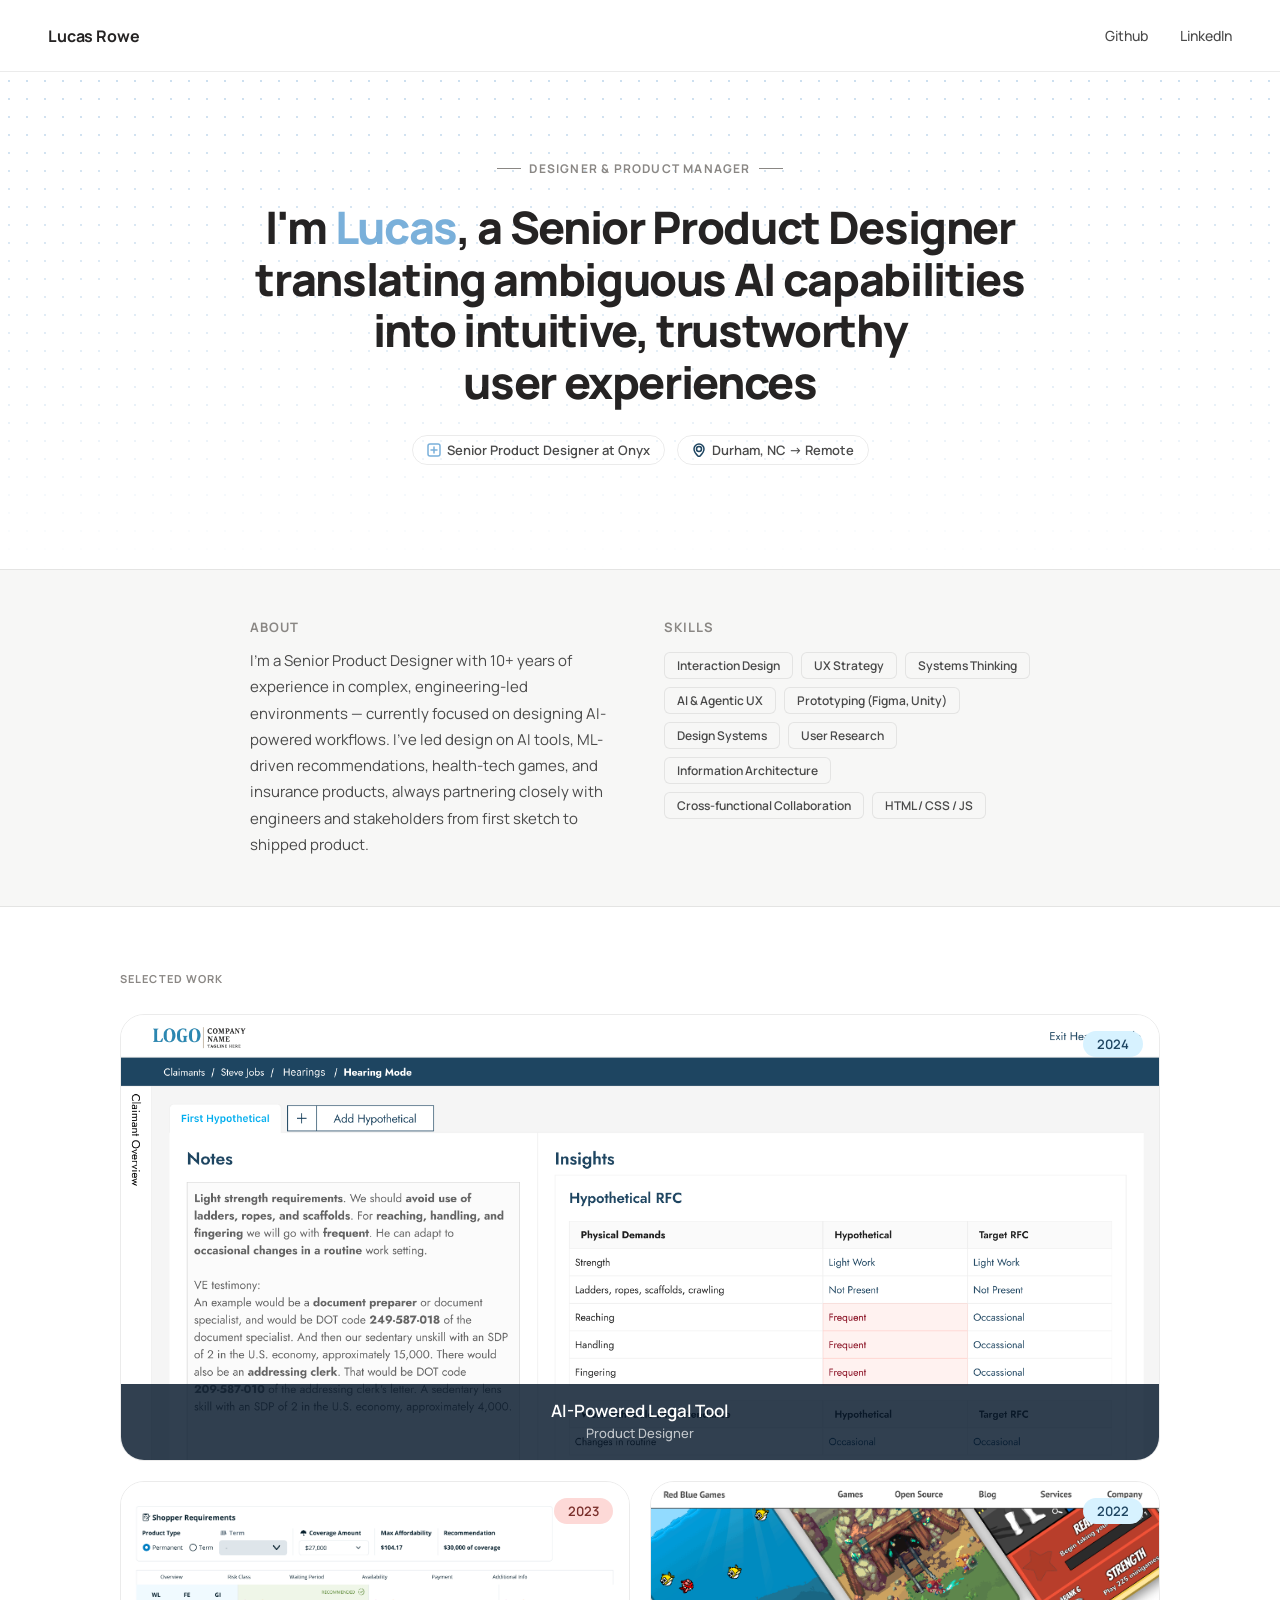
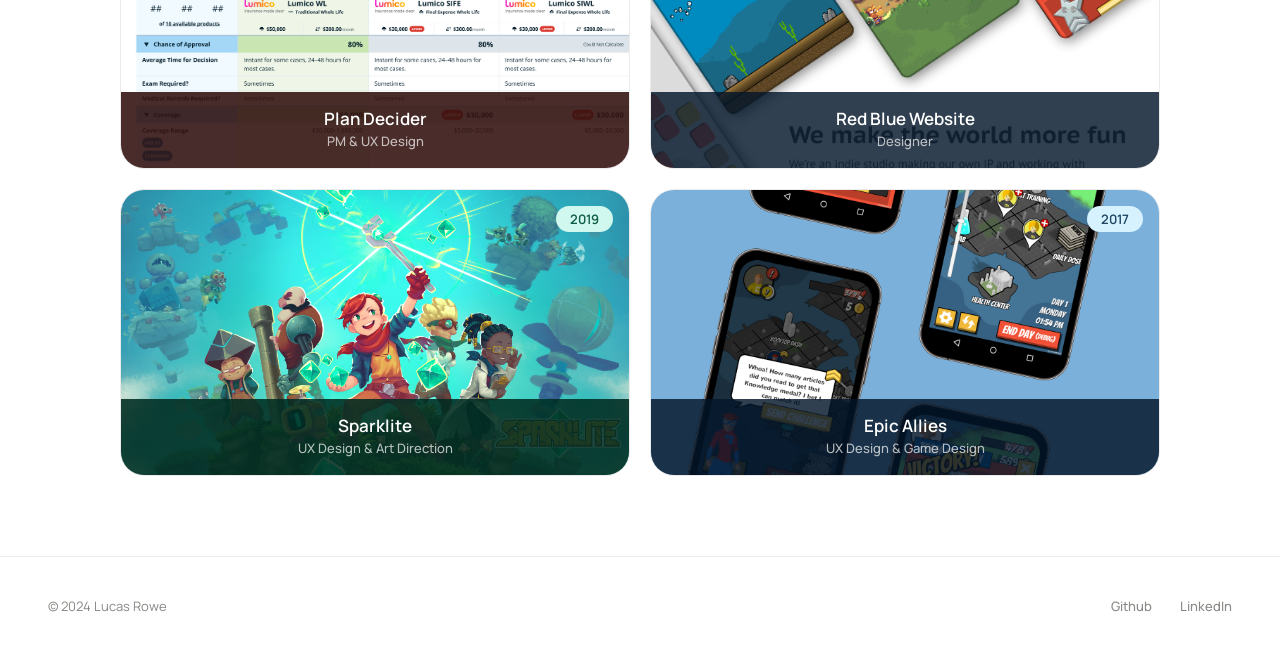
==== index.html @ 07deaec7 "Remove unused View Resume button" ====
<!DOCTYPE html>
<html lang="en">
<head>
  <meta charset="UTF-8">
  <meta name="viewport" content="width=device-width, initial-scale=1.0">
  <title>Lucas Rowe — Designer & Product Manager</title>
  <link rel="stylesheet" href="shared.css">
  <style>
    body {
      padding-top: var(--nav-h);
    }

    /* Dot grid scoped to hero area, full-bleed */
    .hero-wrap {
      position: relative;
      overflow: hidden;
    }

    .hero-wrap::before {
      content: '';
      position: absolute;
      inset: 0;
      background-image: radial-gradient(circle, rgba(115, 167, 212, 0.38) 1px, transparent 1.2px);
      background-size: 18px 18px;
      -webkit-mask-image: linear-gradient(to bottom, rgba(0,0,0,0.95) 0%, rgba(0,0,0,0.4) 70%, rgba(0,0,0,0) 100%);
      mask-image: linear-gradient(to bottom, rgba(0,0,0,0.95) 0%, rgba(0,0,0,0.4) 70%, rgba(0,0,0,0) 100%);
      pointer-events: none;
    }

    /* ── HERO ── */
    .hero {
      max-width: 860px;
      margin: 0 auto;
      padding: 80px 40px 64px;
      text-align: center;
    }

    .hero-eyebrow {
      display: inline-flex;
      align-items: center;
      gap: 8px;
      font-size: 12px;
      font-weight: 700;
      letter-spacing: 0.1em;
      text-transform: uppercase;
      color: var(--text-3);
      margin-bottom: 24px;
    }

    .hero-eyebrow::before, .hero-eyebrow::after {
      content: '';
      width: 24px;
      height: 1px;
      background: var(--text-3);
    }

    .hero h1 {
      font-size: clamp(28px, 3.5vw, 46px);
      font-weight: 800;
      letter-spacing: -0.03em;
      line-height: 1.15;
      color: var(--text);
      margin-bottom: 28px;
      text-wrap: pretty;
    }

    .hero h1 .accent {
      color: var(--blue);
    }

    .hero-pills {
      display: flex;
      gap: 12px;
      justify-content: center;
      flex-wrap: wrap;
      margin-bottom: 40px;
    }

    /* ── ABOUT ── */
    .about-strip {
      background: var(--bg-subtle);
      border-top: 1px solid var(--border);
      border-bottom: 1px solid var(--border);
    }

    .about-inner {
      max-width: 860px;
      margin: 0 auto;
      padding: 48px 40px;
      display: grid;
      grid-template-columns: 1fr 1fr;
      gap: 48px;
      align-items: start;
    }

    .about-inner h2 {
      font-size: 13px;
      font-weight: 700;
      letter-spacing: 0.08em;
      text-transform: uppercase;
      color: var(--text-3);
      margin-bottom: 12px;
    }

    .about-inner p {
      font-size: 15px;
      line-height: 1.75;
      color: var(--text-2);
    }

    .resume-btn {
      display: inline-flex;
      align-items: center;
      gap: 8px;
      margin-top: 20px;
      padding: 10px 20px;
      background: var(--text);
      color: #fff;
      border-radius: 8px;
      font-size: 13px;
      font-weight: 700;
      letter-spacing: 0.01em;
      transition: background 0.15s, transform 0.15s;
    }

    .resume-btn:hover {
      background: var(--blue-dark);
      transform: translateY(-1px);
    }

    /* ── WORK GRID ── */
    .work-section {
      max-width: 1120px;
      margin: 0 auto;
      padding: 64px 40px 80px;
    }

    .work-section-label {
      font-size: 11px;
      font-weight: 700;
      letter-spacing: 0.1em;
      text-transform: uppercase;
      color: var(--text-3);
      margin-bottom: 28px;
    }

    .work-grid {
      display: grid;
      grid-template-columns: 1fr 1fr;
      gap: 20px;
    }

    /* Featured card spans full width */
    .work-card.featured {
      grid-column: 1 / -1;
    }

    .work-card.featured .card-bg {
      aspect-ratio: 21/9;
    }

    .site-nav .logo {
      display: inline-block;
      transition: color 0.25s ease;
    }

    .site-nav .logo:hover {
      color: var(--blue);
    }
    @keyframes fadeUp {
      from { opacity: 0; transform: translateY(18px); }
      to   { opacity: 1; transform: translateY(0); }
    }

    .hero-eyebrow {
      animation: fadeUp 0.55s cubic-bezier(0.22,1,0.36,1) both;
      animation-delay: 0.05s;
    }

    .hero h1 {
      animation: fadeUp 0.6s cubic-bezier(0.22,1,0.36,1) both;
      animation-delay: 0.18s;
    }

    .hero-pills {
      animation: fadeUp 0.55s cubic-bezier(0.22,1,0.36,1) both;
      animation-delay: 0.32s;
    }

    /* ── WORK CARD ENTRANCE ── */
    @keyframes fadeIn {
      from { opacity: 0; transform: translateY(12px); }
      to   { opacity: 1; transform: translateY(0); }
    }

    .work-grid .work-card:nth-child(1) { animation: fadeIn 0.5s cubic-bezier(0.22,1,0.36,1) both; animation-delay: 0.45s; }
    .work-grid .work-card:nth-child(2) { animation: fadeIn 0.5s cubic-bezier(0.22,1,0.36,1) both; animation-delay: 0.55s; }
    .work-grid .work-card:nth-child(3) { animation: fadeIn 0.5s cubic-bezier(0.22,1,0.36,1) both; animation-delay: 0.60s; }
    .work-grid .work-card:nth-child(4) { animation: fadeIn 0.5s cubic-bezier(0.22,1,0.36,1) both; animation-delay: 0.65s; }
    .work-grid .work-card:nth-child(5) { animation: fadeIn 0.5s cubic-bezier(0.22,1,0.36,1) both; animation-delay: 0.70s; }

    /* ── CARD HOVER TAGLINE ANIMATION ── */
    .work-card .card-label {
      position: absolute;
      bottom: 0; left: 0; right: 0;
      padding: 16px 20px 18px;
      display: flex;
      flex-direction: column;
      gap: 0;
      transition: padding 0.35s cubic-bezier(0.25,0.46,0.45,0.94);
    }

    .work-card .card-tagline {
      font-size: 14px;
      font-weight: 500;
      color: rgba(255,255,255,0.8);
      max-height: 0;
      overflow: hidden;
      opacity: 0;
      margin-top: 0;
      transition: max-height 0.35s cubic-bezier(0.25,0.46,0.45,0.94),
                  opacity 0.3s ease 0.05s,
                  margin-top 0.35s ease;
      white-space: nowrap;
      text-overflow: ellipsis;
    }

    .work-card:hover .card-tagline {
      max-height: 28px;
      opacity: 1;
      margin-top: 5px;
    }
    .card-blue   { background-color: #7ab0da; }
    .card-terra  { background-color: #ca5f59; }
    .card-green  { background-color: #4ce0b3; }
    .card-navy   { background-color: #2a5a84; }

    .label-blue  { background: rgba(4,22,42,0.82); }
    .label-terra { background: rgba(50,16,14,0.88); }
    .label-green { background: rgba(0,45,33,0.88); }

    .year-blue  { background: var(--blue-light); color: var(--blue-dark); }
    .year-terra { background: var(--terracotta-light); color: var(--terracotta-dark); }
    .year-green { background: #d0f8ee; color: #0d5c43; }

    /* ── CONTACT ── */
    .contact-strip {
      border-top: 1px solid var(--border);
      padding: 64px 40px;
      text-align: center;
    }

    .contact-strip h2 {
      font-size: 28px;
      font-weight: 800;
      letter-spacing: -0.02em;
      margin-bottom: 12px;
    }

    .contact-strip p {
      font-size: 15px;
      color: var(--text-2);
      margin-bottom: 24px;
    }

    .contact-strip .cta-email {
      display: inline-block;
      font-size: 20px;
      font-weight: 700;
      color: var(--blue-dark);
      border-bottom: 2px solid var(--blue);
      padding-bottom: 2px;
      transition: color 0.15s;
    }

    .contact-strip .cta-email:hover { color: var(--blue); }
  </style>
</head>
<body>

  <!-- NAV -->
  <nav class="site-nav">
    <a class="logo" href="index.html">Lucas Rowe</a>
    <div class="nav-links">
      <a href="https://github.com/lucasrowe" target="_blank">Github</a>
      <a href="https://www.linkedin.com/in/lucasrowe/" target="_blank">LinkedIn</a>
    </div>
  </nav>

  <!-- HERO -->
  <div class="hero-wrap">
    <section class="hero">
      <div class="hero-eyebrow">Designer &amp; Product Manager</div>
    <h1>I'm <span class="accent">Lucas</span>, a Senior Product Designer translating ambiguous AI capabilities into intuitive, trustworthy user experiences</h1>
    <div class="hero-pills">
      <span class="pill">
        <svg width="14" height="14" viewBox="0 0 14 14" fill="none"><rect x="1" y="1" width="12" height="12" rx="2" stroke="#7ab0da" stroke-width="1.5"/><path d="M4 7h6M7 4v6" stroke="#7ab0da" stroke-width="1.5" stroke-linecap="round"/></svg>
        Senior Product Designer at Onyx
      </span>
      <span class="pill">
        <svg width="14" height="14" viewBox="0 0 14 14" fill="none"><circle cx="7" cy="6" r="2.5" stroke="#1e4561" stroke-width="1.5"/><path d="M7 1C4.24 1 2 3.24 2 6c0 3.5 5 8 5 8s5-4.5 5-8c0-2.76-2.24-5-5-5z" stroke="#1e4561" stroke-width="1.5"/></svg>
        Durham, NC → Remote
      </span>
    </div>
    </section>
  </div>

  <!-- ABOUT -->
  <section class="about-strip">
    <div class="about-inner">
      <div>
        <h2>About</h2>
        <p>I'm a Senior Product Designer with 10+ years of experience in complex, engineering-led environments — currently focused on designing AI-powered workflows. I've led design on AI tools, ML-driven recommendations, health-tech games, and insurance products, always partnering closely with engineers and stakeholders from first sketch to shipped product.</p>
      </div>
      <div>
        <h2>Skills</h2>
        <div class="skill-tags">
          <span class="skill-tag">Interaction Design</span>
          <span class="skill-tag">UX Strategy</span>
          <span class="skill-tag">Systems Thinking</span>
          <span class="skill-tag">AI &amp; Agentic UX</span>
          <span class="skill-tag">Prototyping (Figma, Unity)</span>
          <span class="skill-tag">Design Systems</span>
          <span class="skill-tag">User Research</span>
          <span class="skill-tag">Information Architecture</span>
          <span class="skill-tag">Cross-functional Collaboration</span>
          <span class="skill-tag">HTML / CSS / JS</span>
        </div>
      </div>
    </div>
  </section>

  <!-- WORK -->
  <section class="work-section">
    <div class="work-section-label">Selected Work</div>
    <div class="work-grid">

      <!-- Oliver -->
      <a class="work-card" href="project-oliver.html" style="grid-column: 1 / -1;">
        <div class="card-bg card-blue" style="background-image: url('assets/oliver-hero.png'); background-position: center top; aspect-ratio: 21/9;"></div>
        <div class="card-label label-blue">
          <div class="card-title">AI-Powered Legal Tool</div>
          <div class="card-role">Product Designer</div>
          <div class="card-tagline">Using hi-fidelity prototypes to secure a strategic partnership</div>
        </div>
        <div class="year-pill year-blue">2024</div>
      </a>

      <!-- Plan Decider -->
      <a class="work-card" href="plan-decider.html">
        <div class="card-bg card-terra" style="background-image: url('assets/plan-decider-screen4.png'); background-position: center top;"></div>
        <div class="card-label label-terra">
          <div class="card-title">Plan Decider</div>
          <div class="card-role">PM &amp; UX Design</div>
          <div class="card-tagline">Reducing sales agent handle time · +1.5% win rate</div>
        </div>
        <div class="year-pill year-terra">2023</div>
      </a>

      <!-- Red Blue Website -->
      <a class="work-card" href="red-blue-website.html">
        <div class="card-bg card-blue" style="background-image: url('assets/redblue-screen.png'); background-position: center top; background-color: #f0f0f0;"></div>
        <div class="card-label label-blue">
          <div class="card-title">Red Blue Website</div>
          <div class="card-role">Designer</div>
          <div class="card-tagline">We make the world more fun</div>
        </div>
        <div class="year-pill year-blue">2022</div>
      </a>

      <!-- Sparklite -->
      <a class="work-card" href="sparklite.html">
        <div class="card-bg card-green" style="background-image: url('assets/sparklite-hero.png'); background-position: center top;"></div>
        <div class="card-label label-green">
          <div class="card-title">Sparklite</div>
          <div class="card-role">UX Design &amp; Art Direction</div>
          <div class="card-tagline">75 Metacritic · Pégases Award · 4.5★ on mobile</div>
        </div>
        <div class="year-pill year-green">2019</div>
      </a>

      <!-- Epic Allies -->
      <a class="work-card" href="epic-allies.html">
        <div class="card-bg card-blue" style="background-image: url('assets/epic-allies-hero.png'); background-position: center;"></div>
        <div class="card-label label-blue">
          <div class="card-title">Epic Allies</div>
          <div class="card-role">UX Design &amp; Game Design</div>
          <div class="card-tagline">Published in JMIR Serious Games</div>
        </div>
        <div class="year-pill year-blue">2017</div>
      </a>

    </div>
  </section>

  <!-- CONTACT (hidden)
  <section class="contact-strip">
    <h2>Let's work together</h2>
    <p>Open to product design and PM roles. I'd love to hear about your team.</p>
    <a class="cta-email" href="mailto:lucas@example.com">lucas@example.com</a>
  </section>
  -->

  <!-- FOOTER -->
  <footer class="site-footer">
    <span>© 2024 Lucas Rowe</span>
    <div class="footer-links">
      <a href="https://github.com/lucasrowe" target="_blank">Github</a>
      <a href="https://www.linkedin.com/in/lucasrowe/" target="_blank">LinkedIn</a>
    </div>
  </footer>

</body>
</html>
---- shared.css ----
@import url('https://fonts.googleapis.com/css2?family=Manrope:wght@400;500;600;700;800&display=swap');

*, *::before, *::after { box-sizing: border-box; margin: 0; padding: 0; }

:root {
  --bg: #ffffff;
  --bg-subtle: #f7f7f6;
  --text: #252323;
  --text-2: #4a4a4a;
  --text-3: #8a8784;
  --blue: #7ab0da;
  --blue-dark: #1e4561;
  --blue-light: #d7f2ff;
  --terracotta: #ca5f59;
  --terracotta-dark: #7a2f2b;
  --terracotta-light: #fdd9d7;
  --cyan: #00aeef;
  --border: rgba(0,0,0,0.08);
  --radius-card: 24px;
  --nav-h: 72px;
}

html { scroll-behavior: smooth; }

body {
  font-family: 'Manrope', sans-serif;
  background: var(--bg);
  color: var(--text);
  -webkit-font-smoothing: antialiased;
}

a { color: inherit; text-decoration: none; }

/* ── NAV ── */
.site-nav {
  position: fixed;
  top: 0; left: 0; right: 0;
  height: var(--nav-h);
  background: rgba(255,255,255,0.88);
  backdrop-filter: blur(12px);
  -webkit-backdrop-filter: blur(12px);
  border-bottom: 1px solid var(--border);
  display: flex;
  align-items: center;
  justify-content: space-between;
  padding: 0 48px;
  z-index: 100;
}

.site-nav .logo {
  font-weight: 700;
  font-size: 16px;
  letter-spacing: -0.01em;
  color: var(--text);
}

.site-nav .nav-links {
  display: flex;
  gap: 32px;
  align-items: center;
}

.site-nav .nav-links a {
  font-size: 14px;
  font-weight: 500;
  color: var(--text-2);
  transition: color 0.18s;
}
.site-nav .nav-links a:hover { color: var(--text); }

/* ── WORK CARD ── */
.work-card {
  position: relative;
  overflow: hidden;
  border-radius: var(--radius-card);
  border: 1.5px solid var(--border);
  cursor: pointer;
  display: block;
  text-decoration: none;
  color: inherit;
}

.work-card .card-thumb {
  width: 100%;
  aspect-ratio: 16/9;
  object-fit: cover;
  display: block;
  transition: transform 0.4s cubic-bezier(0.25,0.46,0.45,0.94);
}

.work-card:hover .card-thumb { transform: scale(1.03); }

.work-card .card-bg {
  width: 100%;
  aspect-ratio: 16/9;
  background-size: cover;
  background-position: center;
  transition: transform 0.4s cubic-bezier(0.25,0.46,0.45,0.94);
}
.work-card:hover .card-bg { transform: scale(1.03); }

.work-card .card-label {
  position: absolute;
  bottom: 0; left: 0; right: 0;
  padding: 16px 20px;
  display: flex;
  align-items: center;
  justify-content: space-between;
  gap: 8px;
}

.work-card .card-title {
  font-size: 17px;
  font-weight: 600;
  color: #fff;
  line-height: 1.3;
}

.work-card .card-role {
  font-size: 13px;
  font-weight: 500;
  color: rgba(255,255,255,0.7);
  margin-top: 2px;
}

.work-card .year-pill {
  position: absolute;
  top: 16px; right: 16px;
  padding: 4px 14px;
  border-radius: 999px;
  font-size: 13px;
  font-weight: 600;
}

/* ── CASE STUDY ── */
.cs-hero {
  width: 100%;
  height: 480px;
  background-size: cover;
  background-position: center;
  position: relative;
  overflow: hidden;
}

.cs-hero::after {
  content: '';
  position: absolute;
  inset: 0;
  background: linear-gradient(to bottom, transparent 40%, rgba(0,0,0,0.35) 100%);
}

.cs-content {
  max-width: 860px;
  margin: 0 auto;
  padding: 64px 40px 120px;
}

.cs-project-header {
  display: grid;
  grid-template-columns: 1fr 1fr;
  gap: 40px;
  margin-bottom: 56px;
  padding-bottom: 56px;
  border-bottom: 1px solid var(--border);
}

.cs-project-name {
  font-size: 42px;
  font-weight: 800;
  letter-spacing: -0.02em;
  line-height: 1.1;
  margin-bottom: 8px;
}

.cs-project-type {
  font-size: 18px;
  font-weight: 500;
  color: var(--text-2);
}

.cs-meta-grid {
  display: flex;
  flex-direction: column;
  gap: 12px;
  justify-content: center;
}

.cs-meta-item {
  display: flex;
  gap: 8px;
  font-size: 14px;
  color: var(--text-2);
  align-items: center;
}

.cs-meta-item strong {
  color: var(--text);
  font-weight: 600;
}

.cs-problem-box {
  background: var(--bg-subtle);
  border-left: 3px solid var(--blue);
  border-radius: 0 12px 12px 0;
  padding: 24px 28px;
  margin-bottom: 56px;
}

.cs-problem-box .label {
  font-size: 11px;
  font-weight: 700;
  letter-spacing: 0.1em;
  text-transform: uppercase;
  color: var(--blue-dark);
  margin-bottom: 8px;
}

.cs-problem-box p {
  font-size: 17px;
  line-height: 1.65;
  color: var(--text);
  font-weight: 500;
}

.cs-section {
  margin-bottom: 64px;
}

.cs-section h2 {
  font-size: 26px;
  font-weight: 700;
  letter-spacing: -0.02em;
  margin-bottom: 16px;
}

.cs-section p {
  font-size: 16px;
  line-height: 1.75;
  color: var(--text-2);
  margin-bottom: 16px;
}

.cs-img {
  width: 100%;
  border-radius: 16px;
  border: 1px solid var(--border);
  display: block;
  margin: 24px 0;
}

.cs-img-2col {
  display: grid;
  grid-template-columns: 1fr 1fr;
  gap: 16px;
  margin: 24px 0;
}

.cs-img-2col img {
  width: 100%;
  border-radius: 12px;
  border: 1px solid var(--border);
  display: block;
}

.cs-outcome-box {
  background: var(--blue-dark);
  color: #fff;
  border-radius: 16px;
  padding: 32px 36px;
  margin-top: 48px;
}

.cs-outcome-box .label {
  font-size: 11px;
  font-weight: 700;
  letter-spacing: 0.1em;
  text-transform: uppercase;
  color: var(--blue-light);
  margin-bottom: 12px;
}

.cs-outcome-box p {
  font-size: 16px;
  line-height: 1.7;
  color: rgba(255,255,255,0.85);
}

/* ── PROJECT NAV ── */
.project-nav {
  position: fixed;
  bottom: 32px;
  left: 50%;
  transform: translateX(-50%);
  display: flex;
  gap: 12px;
  align-items: center;
  background: rgba(255,255,255,0.92);
  backdrop-filter: blur(12px);
  -webkit-backdrop-filter: blur(12px);
  border: 1px solid var(--border);
  border-radius: 999px;
  padding: 10px 20px;
  box-shadow: 0 4px 24px rgba(0,0,0,0.1);
  z-index: 90;
  white-space: nowrap;
}

.project-nav a {
  font-size: 13px;
  font-weight: 600;
  color: var(--text-2);
  padding: 4px 12px;
  border-radius: 999px;
  transition: background 0.15s, color 0.15s;
}

.project-nav a:hover {
  background: var(--bg-subtle);
  color: var(--text);
}

.project-nav .divider {
  width: 1px;
  height: 16px;
  background: var(--border);
}

/* ── FOOTER ── */
.site-footer {
  border-top: 1px solid var(--border);
  padding: 40px 48px;
  display: flex;
  justify-content: space-between;
  align-items: center;
  font-size: 13px;
  color: var(--text-3);
}

.site-footer .footer-links {
  display: flex;
  gap: 28px;
}

.site-footer .footer-links a {
  color: var(--text-3);
  font-weight: 500;
  transition: color 0.15s;
}
.site-footer .footer-links a:hover { color: var(--text); }

/* ── PILL TAG ── */
.pill {
  display: inline-flex;
  align-items: center;
  gap: 6px;
  padding: 5px 14px;
  border-radius: 999px;
  font-size: 13px;
  font-weight: 600;
  border: 1.5px solid var(--border);
  color: var(--text-2);
}

/* ── SKILL TAGS ── */
.skill-tags {
  display: flex;
  flex-wrap: wrap;
  gap: 8px;
  margin-top: 16px;
}

.skill-tag {
  padding: 4px 12px;
  border-radius: 6px;
  font-size: 12px;
  font-weight: 600;
  background: var(--bg-subtle);
  color: var(--text-2);
  border: 1px solid var(--border);
}
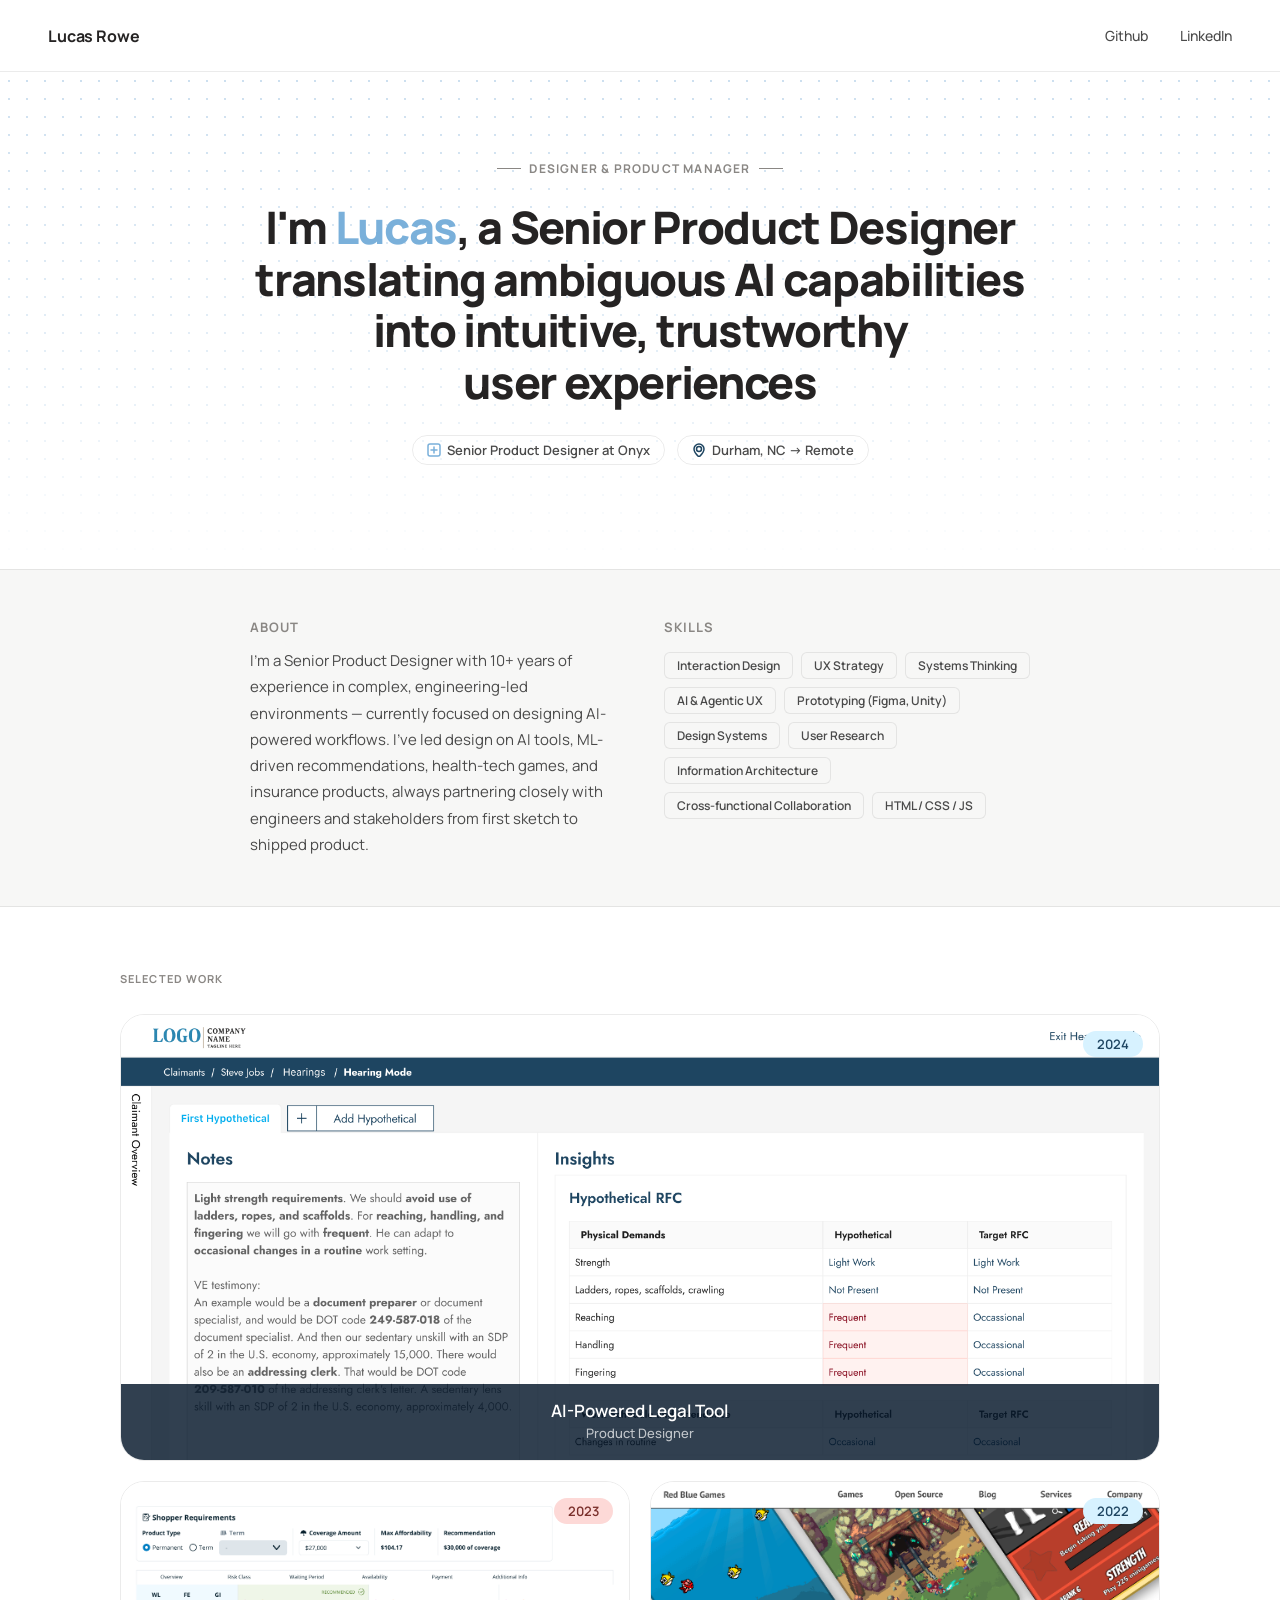
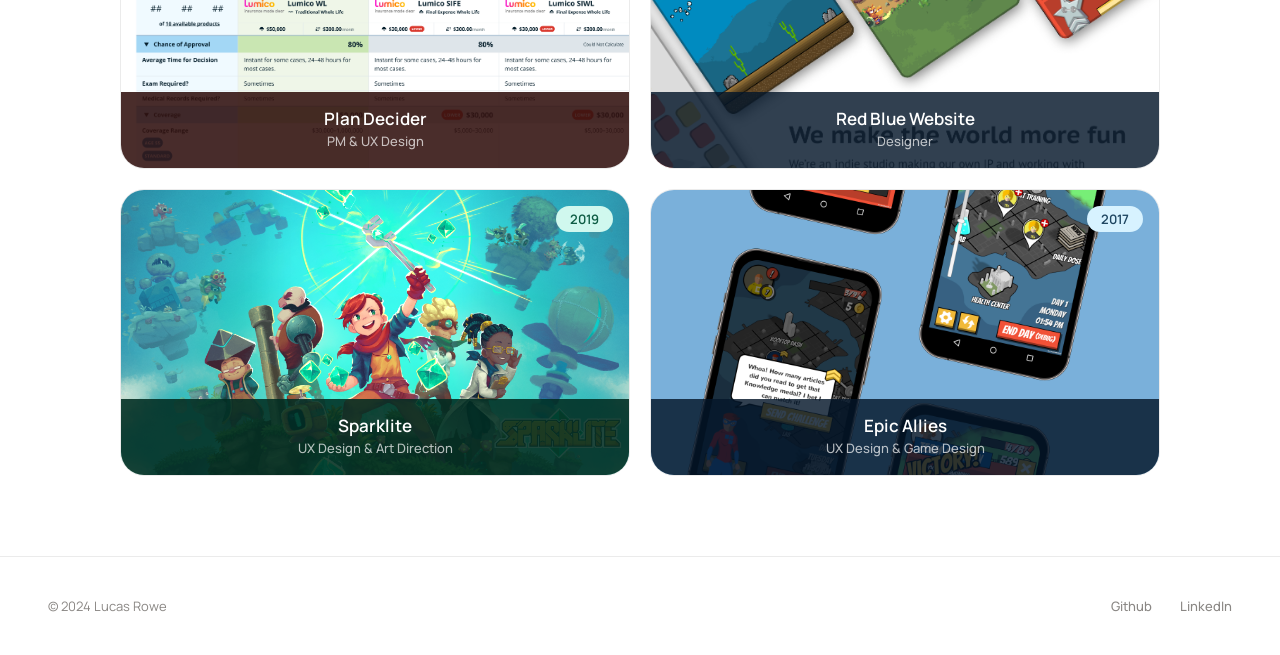
==== commit d32c8186: "Stack work cards single-column on mobile Co-Authored-By: Claude Opus 4.7 (1M context) <noreply@anthr" ====
--- a/index.html
+++ b/index.html
@@ -157,6 +157,12 @@
 
     .work-card.featured .card-bg {
       aspect-ratio: 21/9;
+    }
+
+    @media (max-width: 900px) {
+      .work-grid {
+        grid-template-columns: 1fr;
+      }
     }
 
     .site-nav .logo {
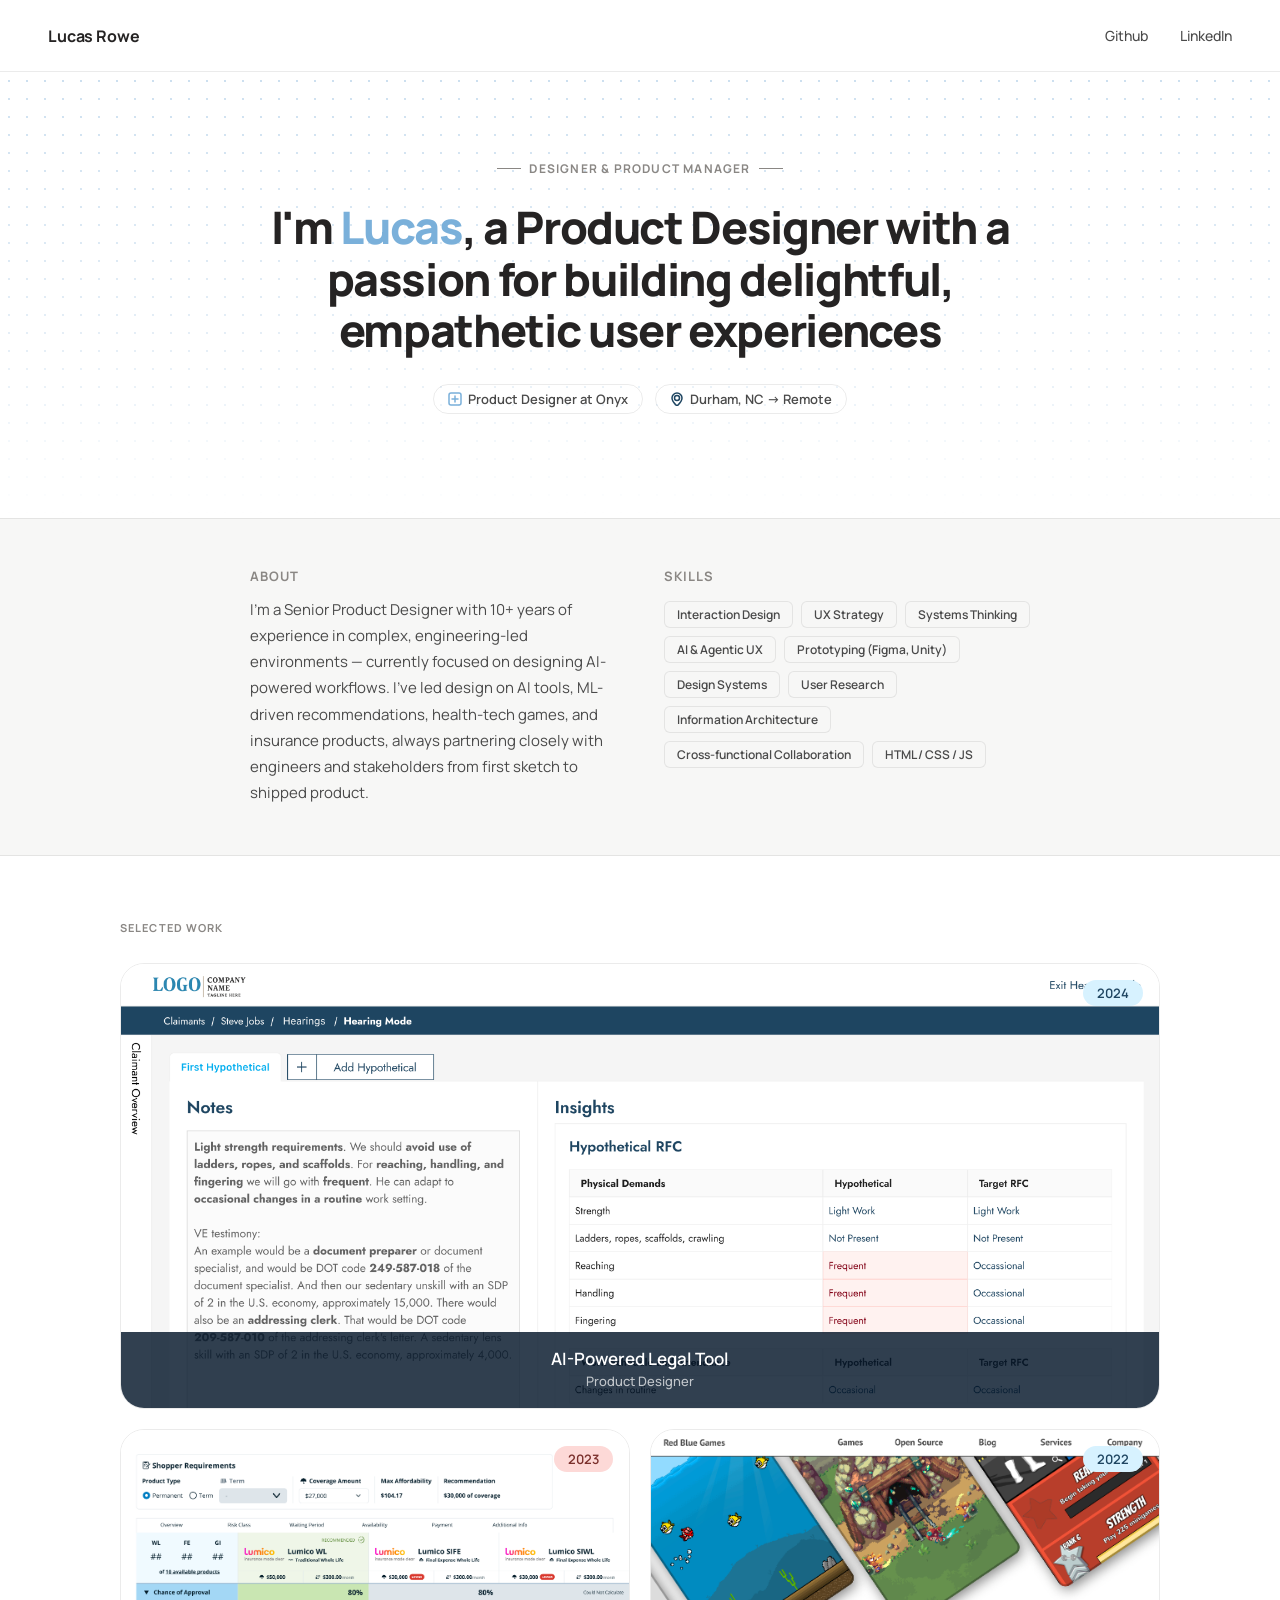
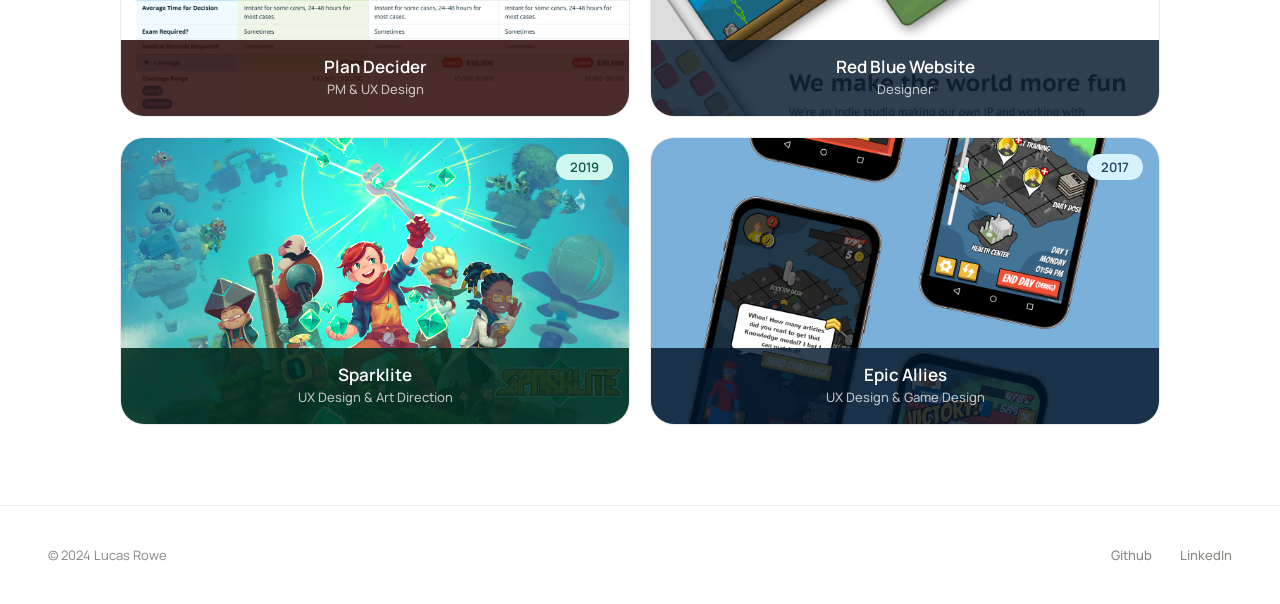
==== commit cee8d8ce: "Change tagline" ====
--- a/index.html
+++ b/index.html
@@ -297,11 +297,11 @@
   <div class="hero-wrap">
     <section class="hero">
       <div class="hero-eyebrow">Designer &amp; Product Manager</div>
-    <h1>I'm <span class="accent">Lucas</span>, a Senior Product Designer translating ambiguous AI capabilities into intuitive, trustworthy user experiences</h1>
+    <h1>I'm <span class="accent">Lucas</span>, a Product Designer with a passion for building delightful, empathetic user experiences</h1>
     <div class="hero-pills">
       <span class="pill">
         <svg width="14" height="14" viewBox="0 0 14 14" fill="none"><rect x="1" y="1" width="12" height="12" rx="2" stroke="#7ab0da" stroke-width="1.5"/><path d="M4 7h6M7 4v6" stroke="#7ab0da" stroke-width="1.5" stroke-linecap="round"/></svg>
-        Senior Product Designer at Onyx
+        Product Designer at Onyx
       </span>
       <span class="pill">
         <svg width="14" height="14" viewBox="0 0 14 14" fill="none"><circle cx="7" cy="6" r="2.5" stroke="#1e4561" stroke-width="1.5"/><path d="M7 1C4.24 1 2 3.24 2 6c0 3.5 5 8 5 8s5-4.5 5-8c0-2.76-2.24-5-5-5z" stroke="#1e4561" stroke-width="1.5"/></svg>
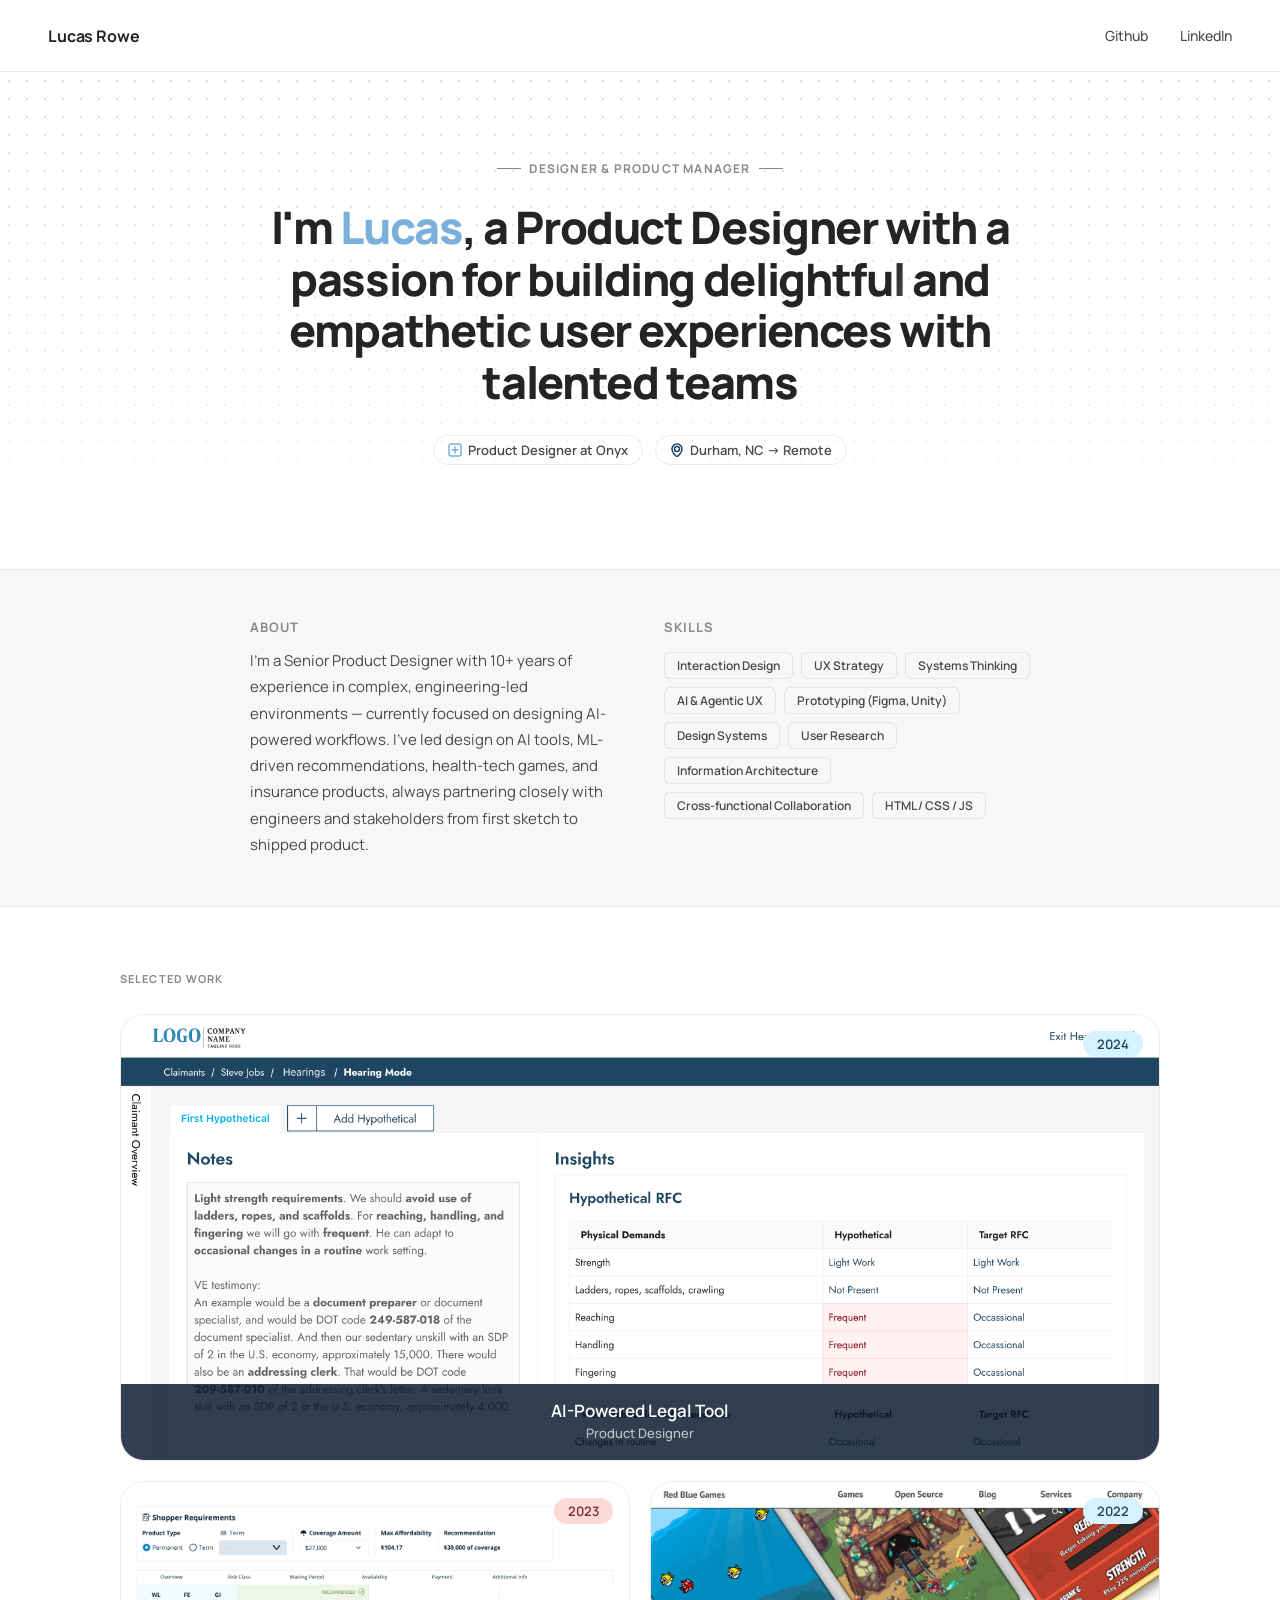
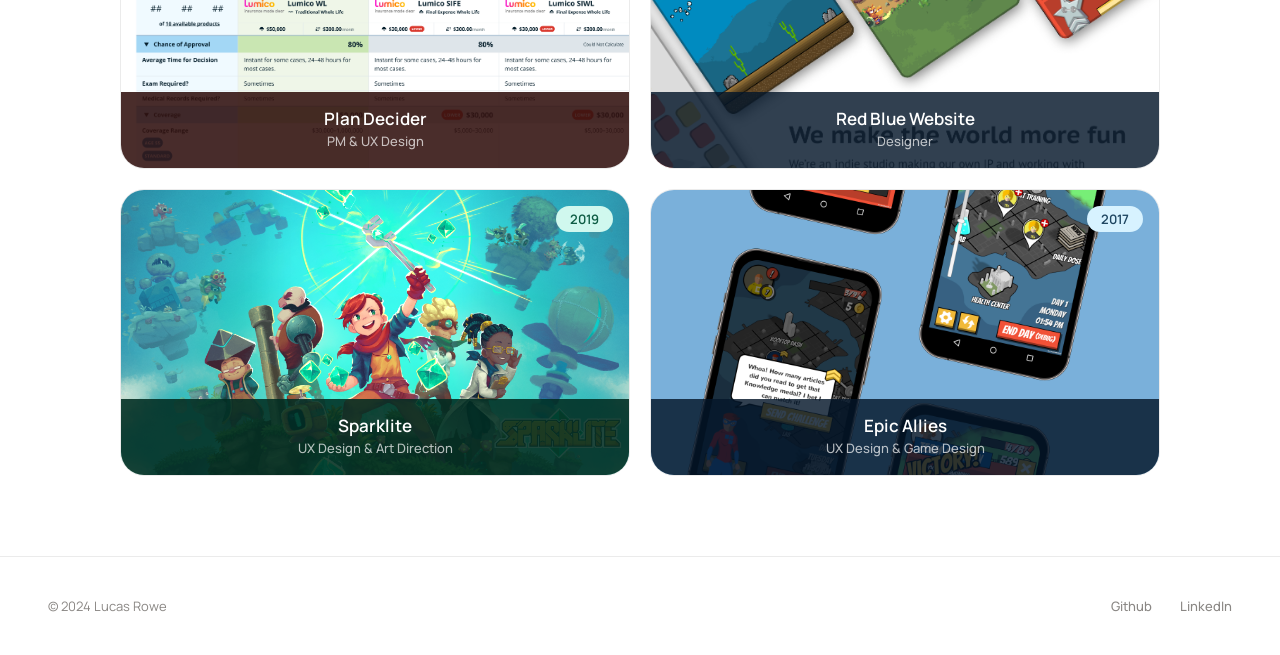
==== commit dd9a1567: "Add animation and change tagline" ====
--- a/index.html
+++ b/index.html
@@ -66,6 +66,29 @@
 
     .hero h1 .accent {
       color: var(--blue);
+    }
+
+    .hero h1 .shimmer {
+      background-image: linear-gradient(
+        100deg,
+        var(--text) 0%,
+        var(--text) 38%,
+        rgba(122, 176, 218, 0.55) 50%,
+        var(--blue) 62%,
+        var(--blue) 100%
+      );
+      background-size: 250% 100%;
+      background-position: 0% 0;
+      -webkit-background-clip: text;
+      background-clip: text;
+      -webkit-text-fill-color: transparent;
+      color: transparent;
+      transition: background-position 0.7s cubic-bezier(0.4, 0, 0.2, 1);
+      cursor: default;
+    }
+
+    .hero h1 .shimmer:hover {
+      background-position: 100% 0;
     }
 
     .hero-pills {
@@ -297,7 +320,7 @@
   <div class="hero-wrap">
     <section class="hero">
       <div class="hero-eyebrow">Designer &amp; Product Manager</div>
-    <h1>I'm <span class="accent">Lucas</span>, a Product Designer with a passion for building delightful, empathetic user experiences</h1>
+    <h1>I'm <span class="accent">Lucas</span>, a Product Designer with a passion for building <span class="shimmer">delightful</span> and <span class="shimmer">empathetic</span> user experiences with talented teams</h1>
     <div class="hero-pills">
       <span class="pill">
         <svg width="14" height="14" viewBox="0 0 14 14" fill="none"><rect x="1" y="1" width="12" height="12" rx="2" stroke="#7ab0da" stroke-width="1.5"/><path d="M4 7h6M7 4v6" stroke="#7ab0da" stroke-width="1.5" stroke-linecap="round"/></svg>
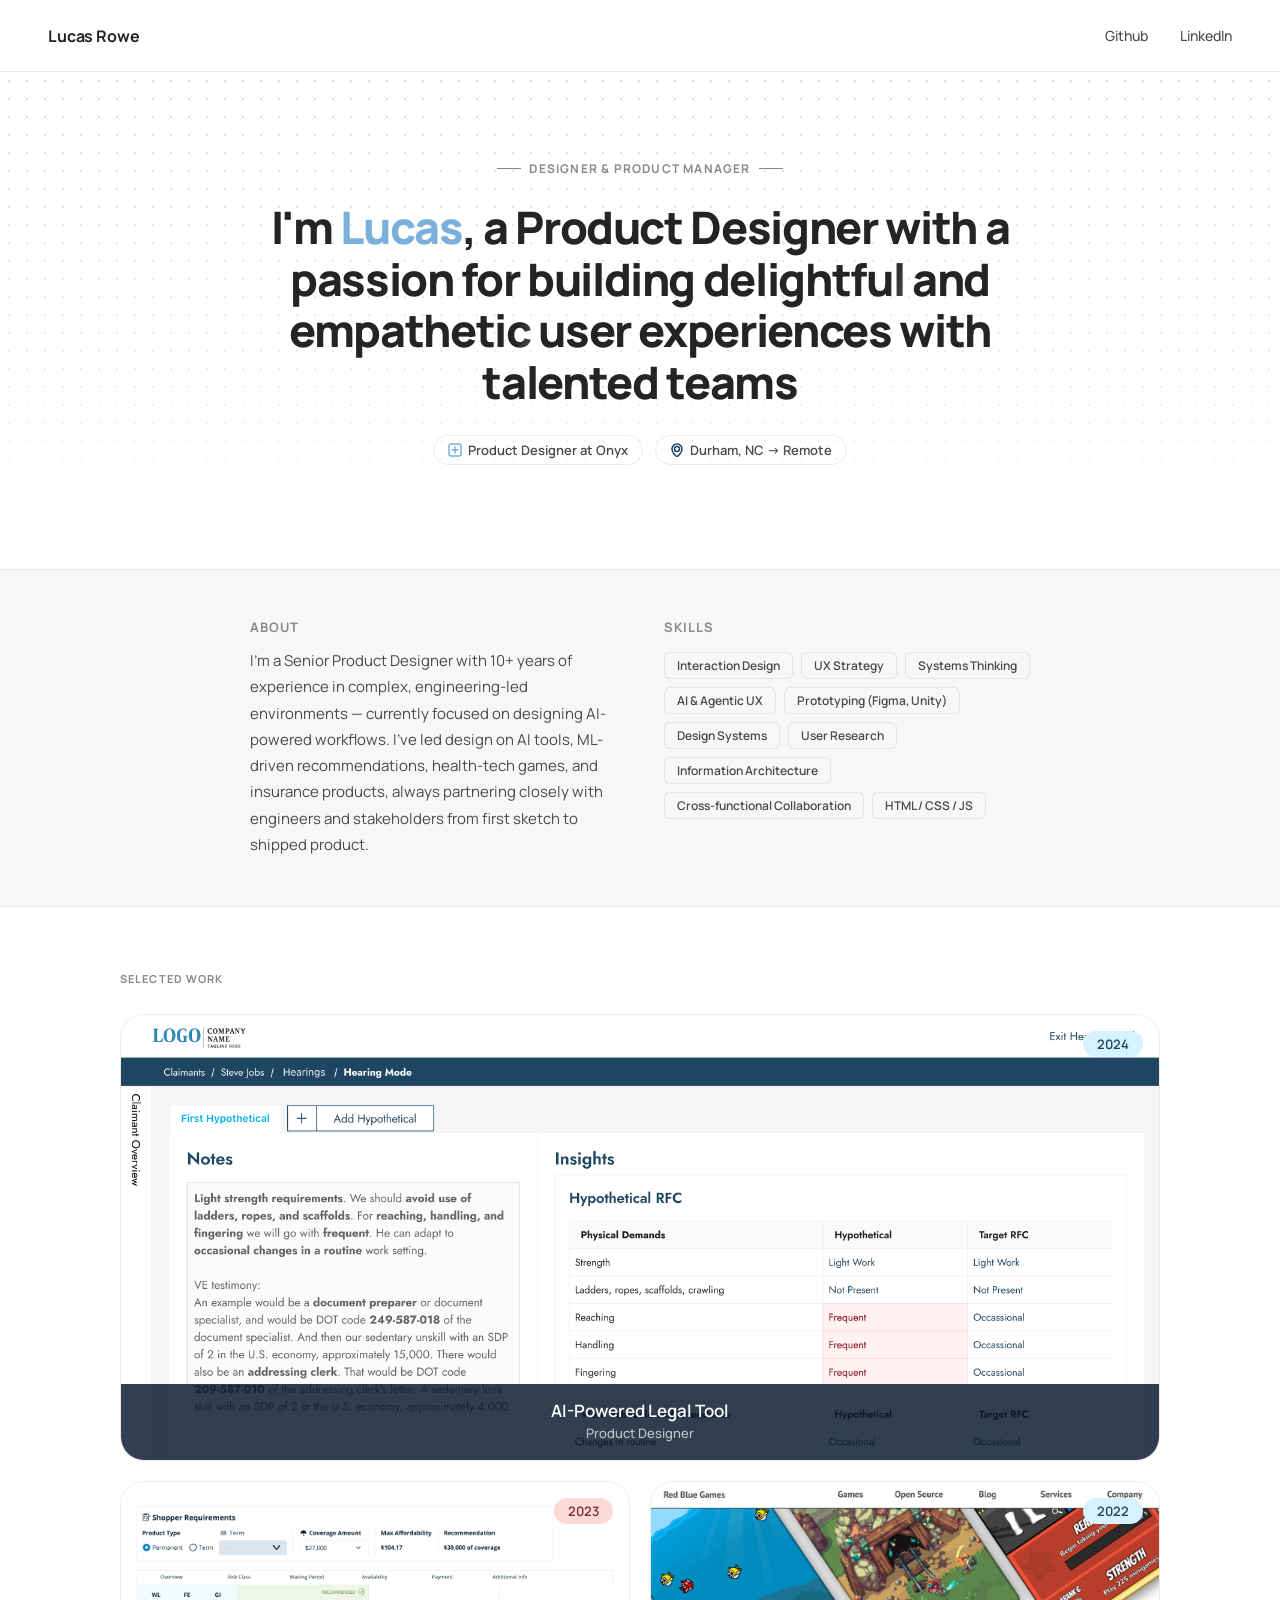
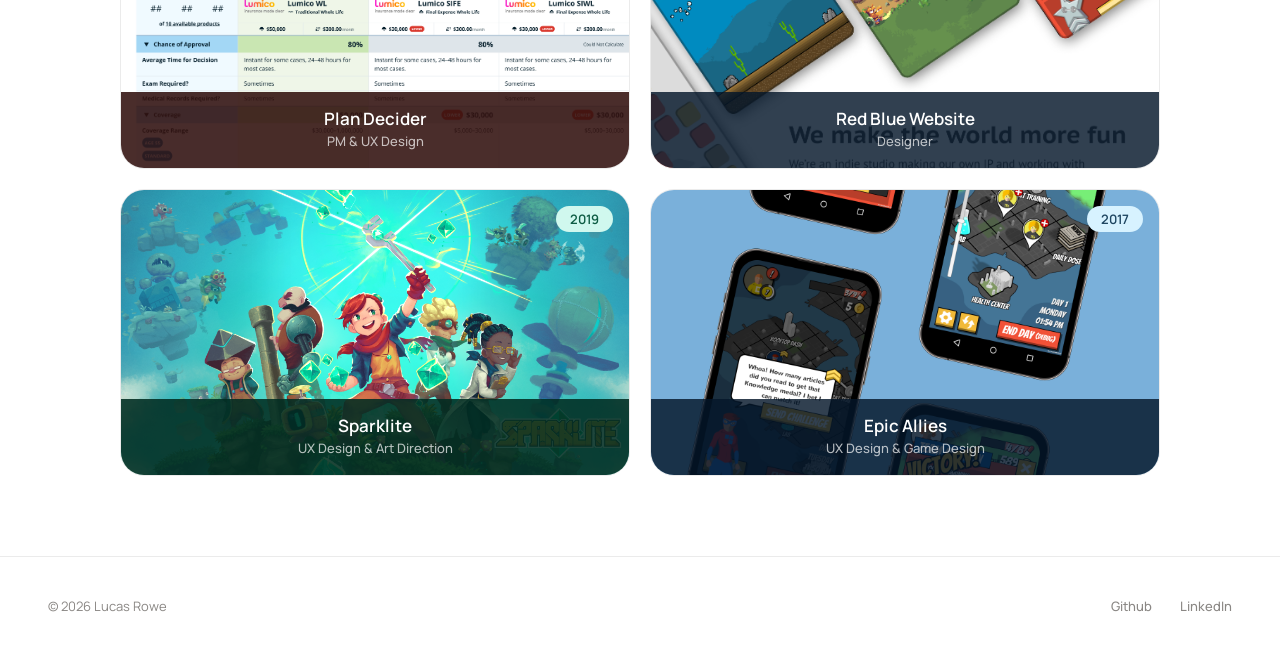
==== commit 4ab30857: "Responsive tweak and copyright change" ====
--- a/index.html
+++ b/index.html
@@ -185,6 +185,11 @@
     @media (max-width: 900px) {
       .work-grid {
         grid-template-columns: 1fr;
+      }
+
+      .about-inner {
+        grid-template-columns: 1fr;
+        gap: 32px;
       }
     }
 
@@ -432,7 +437,7 @@
 
   <!-- FOOTER -->
   <footer class="site-footer">
-    <span>© 2024 Lucas Rowe</span>
+    <span>© 2026 Lucas Rowe</span>
     <div class="footer-links">
       <a href="https://github.com/lucasrowe" target="_blank">Github</a>
       <a href="https://www.linkedin.com/in/lucasrowe/" target="_blank">LinkedIn</a>
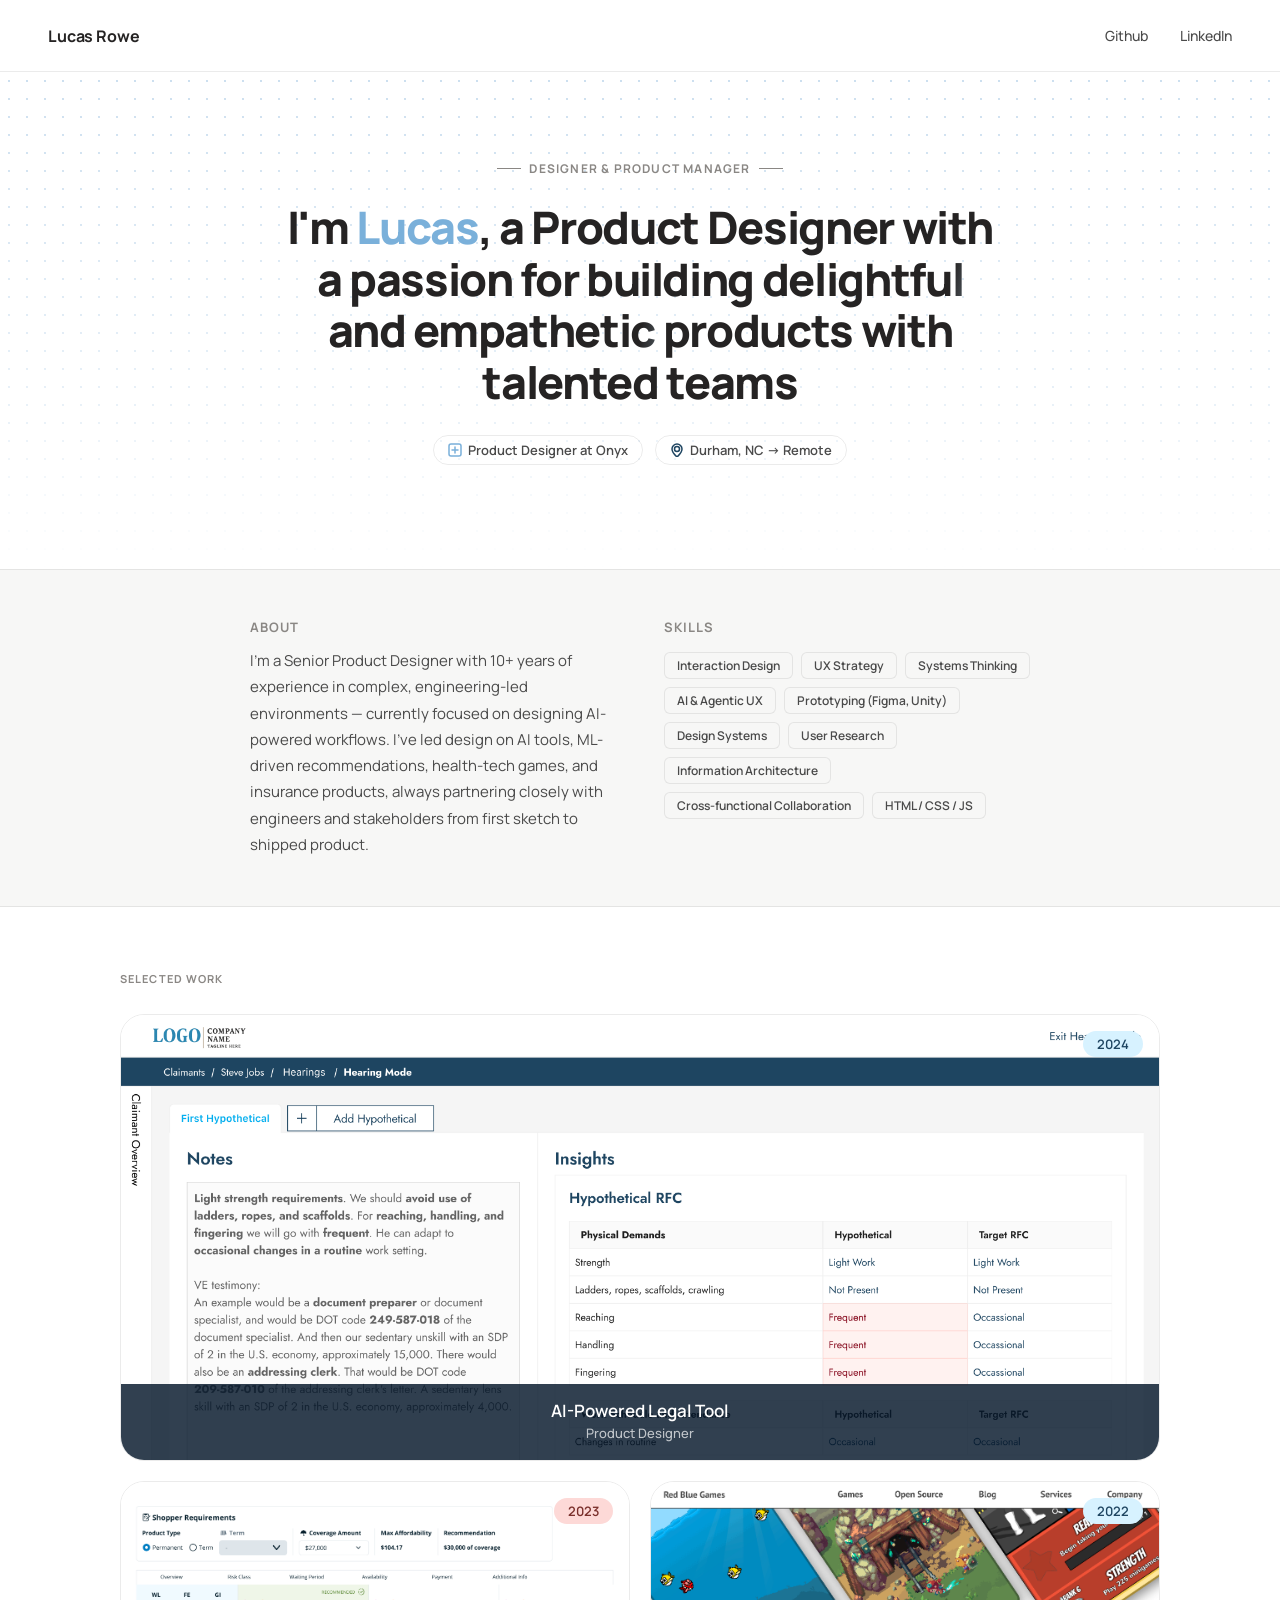
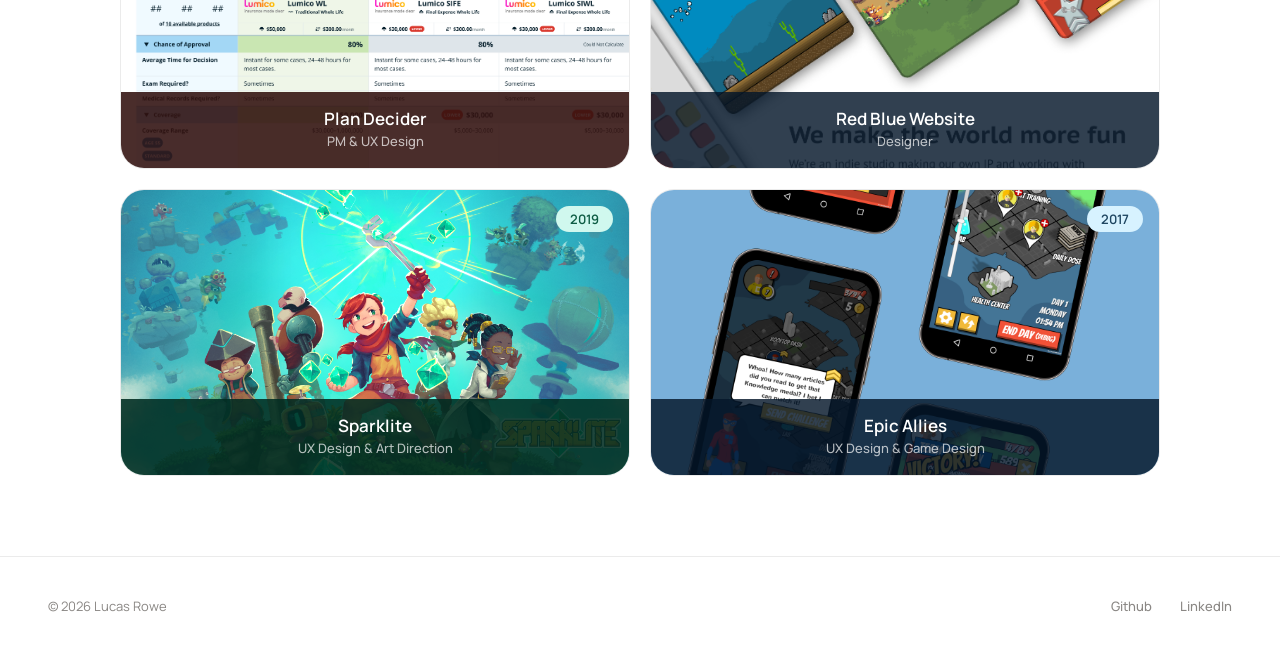
==== commit 8010e844: "One more tagline tweak" ====
--- a/index.html
+++ b/index.html
@@ -325,7 +325,7 @@
   <div class="hero-wrap">
     <section class="hero">
       <div class="hero-eyebrow">Designer &amp; Product Manager</div>
-    <h1>I'm <span class="accent">Lucas</span>, a Product Designer with a passion for building <span class="shimmer">delightful</span> and <span class="shimmer">empathetic</span> user experiences with talented teams</h1>
+    <h1>I'm <span class="accent">Lucas</span>, a Product Designer with a passion for building <span class="shimmer">delightful</span> and <span class="shimmer">empathetic</span> products with talented teams</h1>
     <div class="hero-pills">
       <span class="pill">
         <svg width="14" height="14" viewBox="0 0 14 14" fill="none"><rect x="1" y="1" width="12" height="12" rx="2" stroke="#7ab0da" stroke-width="1.5"/><path d="M4 7h6M7 4v6" stroke="#7ab0da" stroke-width="1.5" stroke-linecap="round"/></svg>
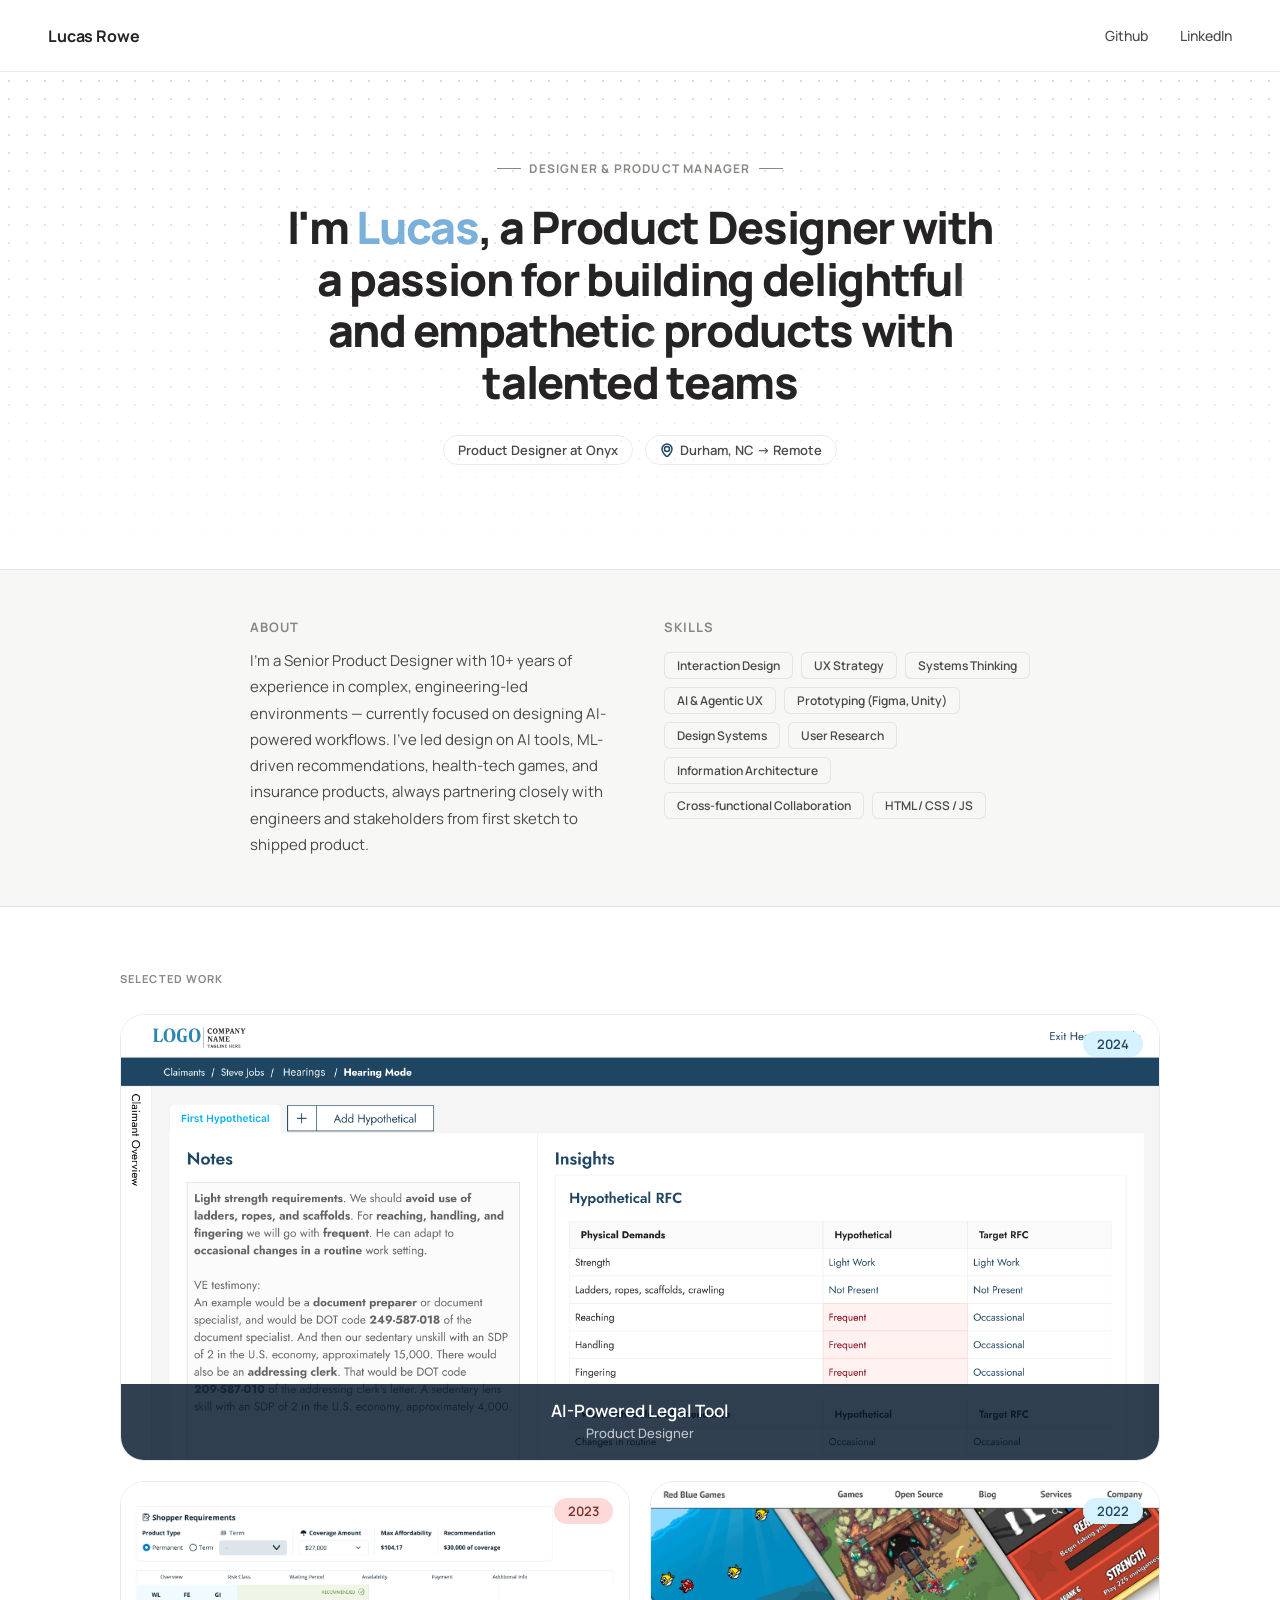
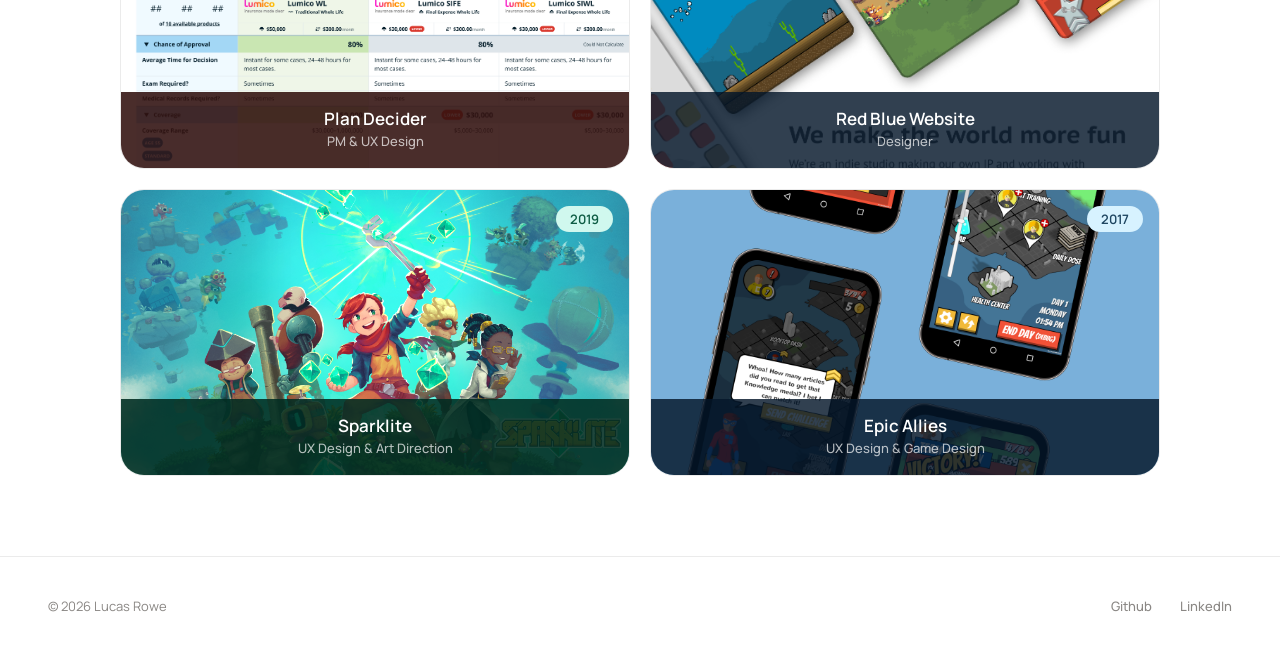
==== commit 6790d0d7: "Responsive case study header and simplified bottom nav Co-Authored-By: Claude Opus 4.7 (1M context) " ====
--- a/index.html
+++ b/index.html
@@ -328,7 +328,6 @@
     <h1>I'm <span class="accent">Lucas</span>, a Product Designer with a passion for building <span class="shimmer">delightful</span> and <span class="shimmer">empathetic</span> products with talented teams</h1>
     <div class="hero-pills">
       <span class="pill">
-        <svg width="14" height="14" viewBox="0 0 14 14" fill="none"><rect x="1" y="1" width="12" height="12" rx="2" stroke="#7ab0da" stroke-width="1.5"/><path d="M4 7h6M7 4v6" stroke="#7ab0da" stroke-width="1.5" stroke-linecap="round"/></svg>
         Product Designer at Onyx
       </span>
       <span class="pill">
--- a/shared.css
+++ b/shared.css
@@ -378,3 +378,14 @@
   color: var(--text-2);
   border: 1px solid var(--border);
 }
+
+@media (max-width: 900px) {
+  .cs-project-header {
+    grid-template-columns: 1fr;
+    gap: 28px;
+  }
+
+  .cs-meta-grid {
+    justify-content: flex-start;
+  }
+}
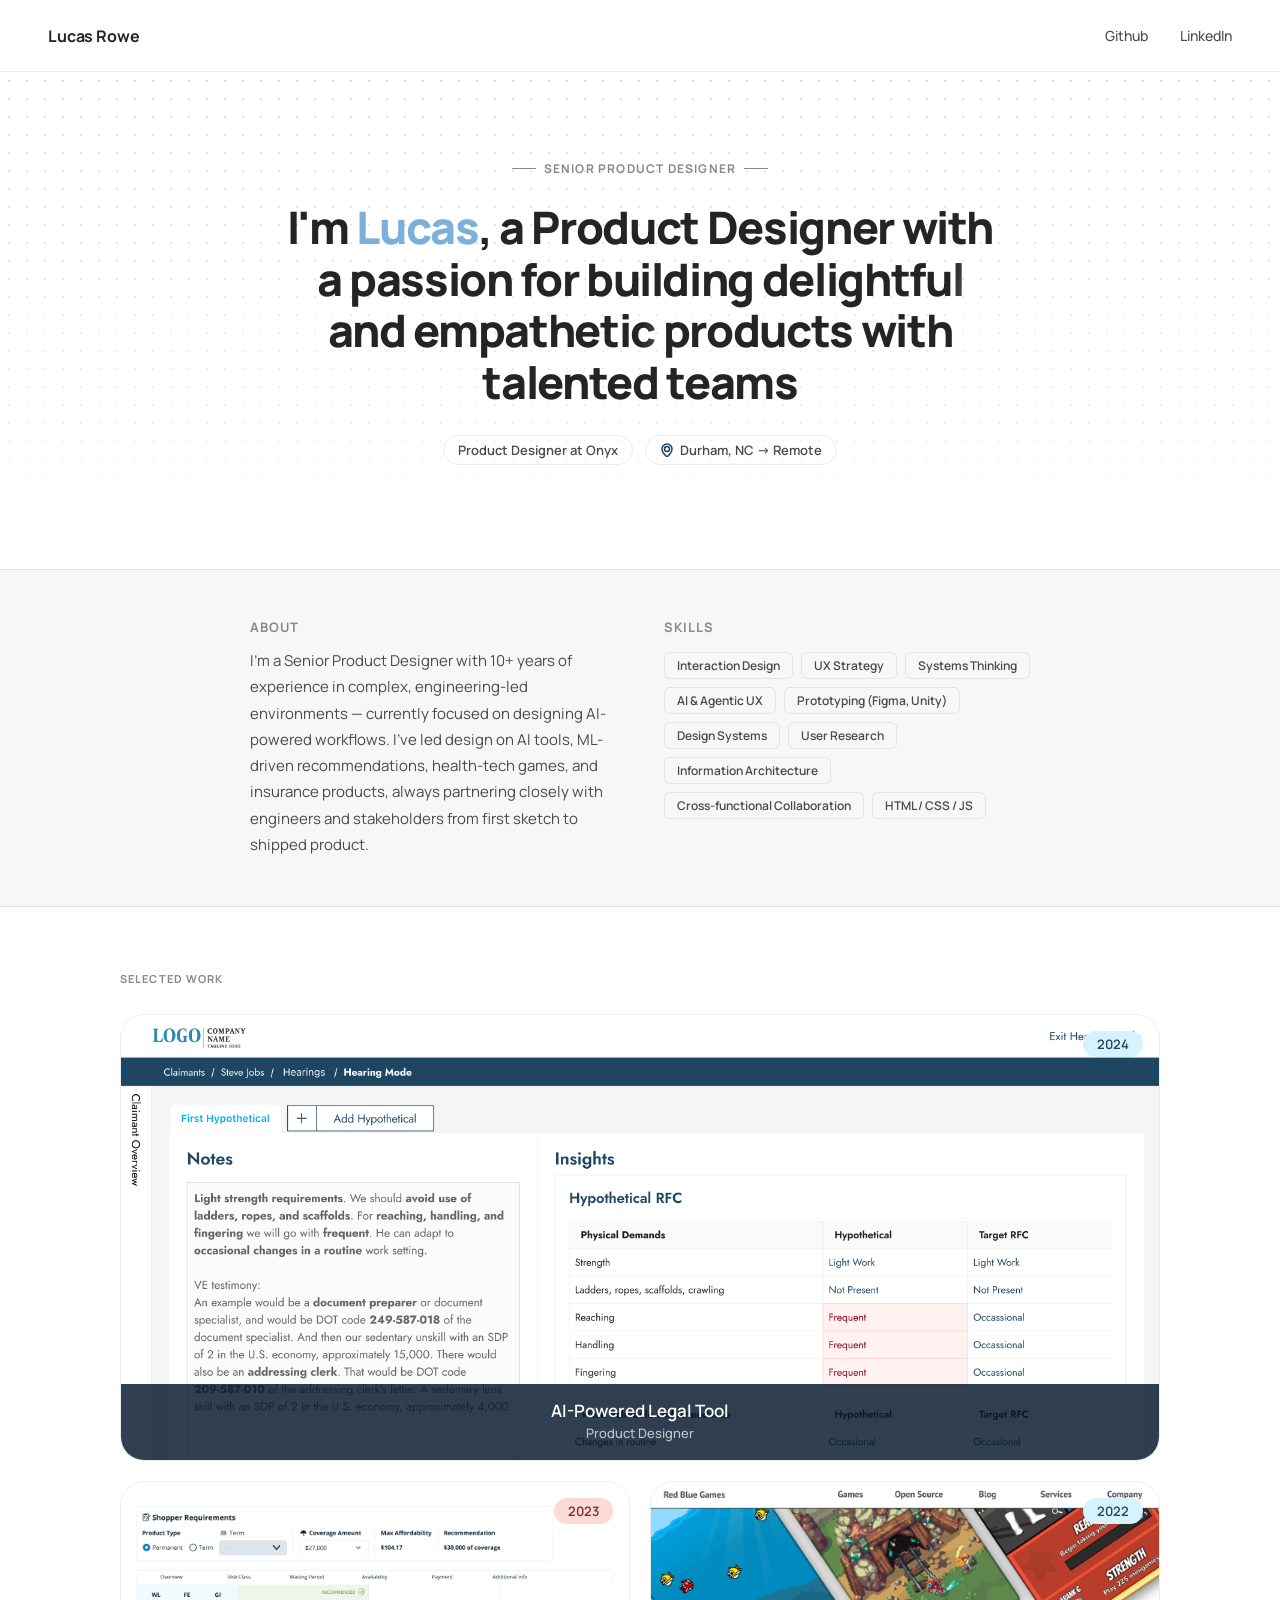
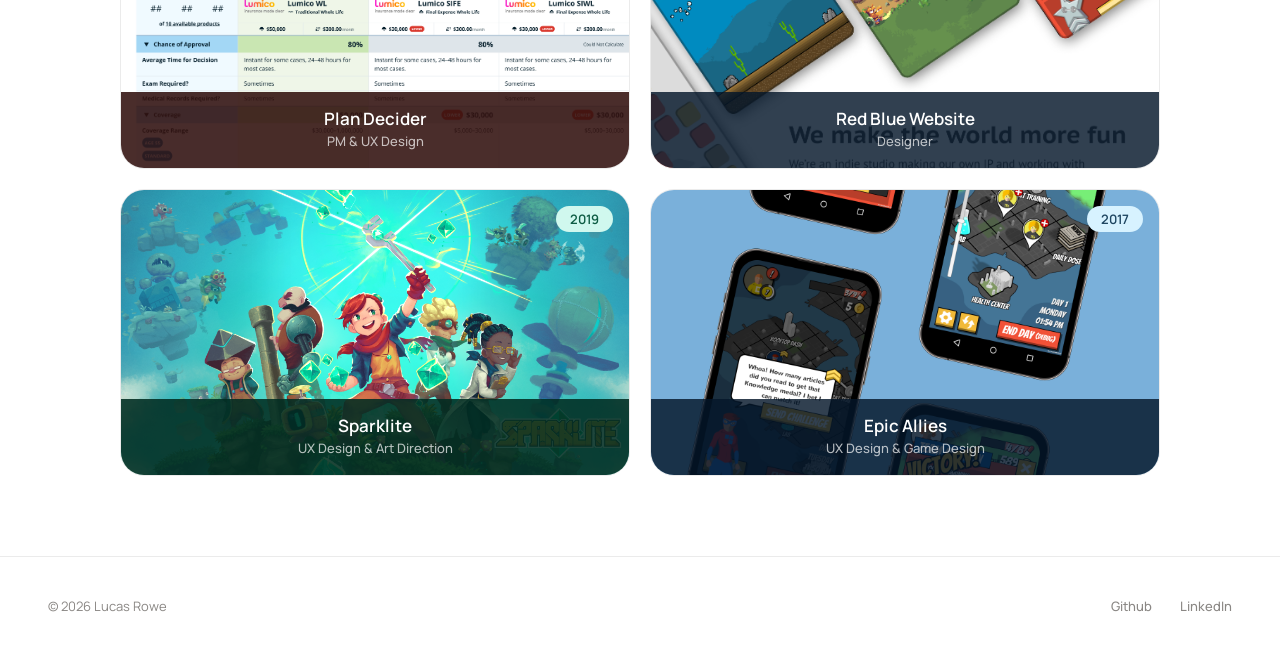
==== commit ff5d4640: "Title tweaks" ====
--- a/index.html
+++ b/index.html
@@ -3,7 +3,7 @@
 <head>
   <meta charset="UTF-8">
   <meta name="viewport" content="width=device-width, initial-scale=1.0">
-  <title>Lucas Rowe — Designer & Product Manager</title>
+  <title>Lucas Rowe — Product Designer</title>
   <link rel="stylesheet" href="shared.css">
   <style>
     body {
@@ -324,7 +324,7 @@
   <!-- HERO -->
   <div class="hero-wrap">
     <section class="hero">
-      <div class="hero-eyebrow">Designer &amp; Product Manager</div>
+      <div class="hero-eyebrow">Senior Product Designer</div>
     <h1>I'm <span class="accent">Lucas</span>, a Product Designer with a passion for building <span class="shimmer">delightful</span> and <span class="shimmer">empathetic</span> products with talented teams</h1>
     <div class="hero-pills">
       <span class="pill">
